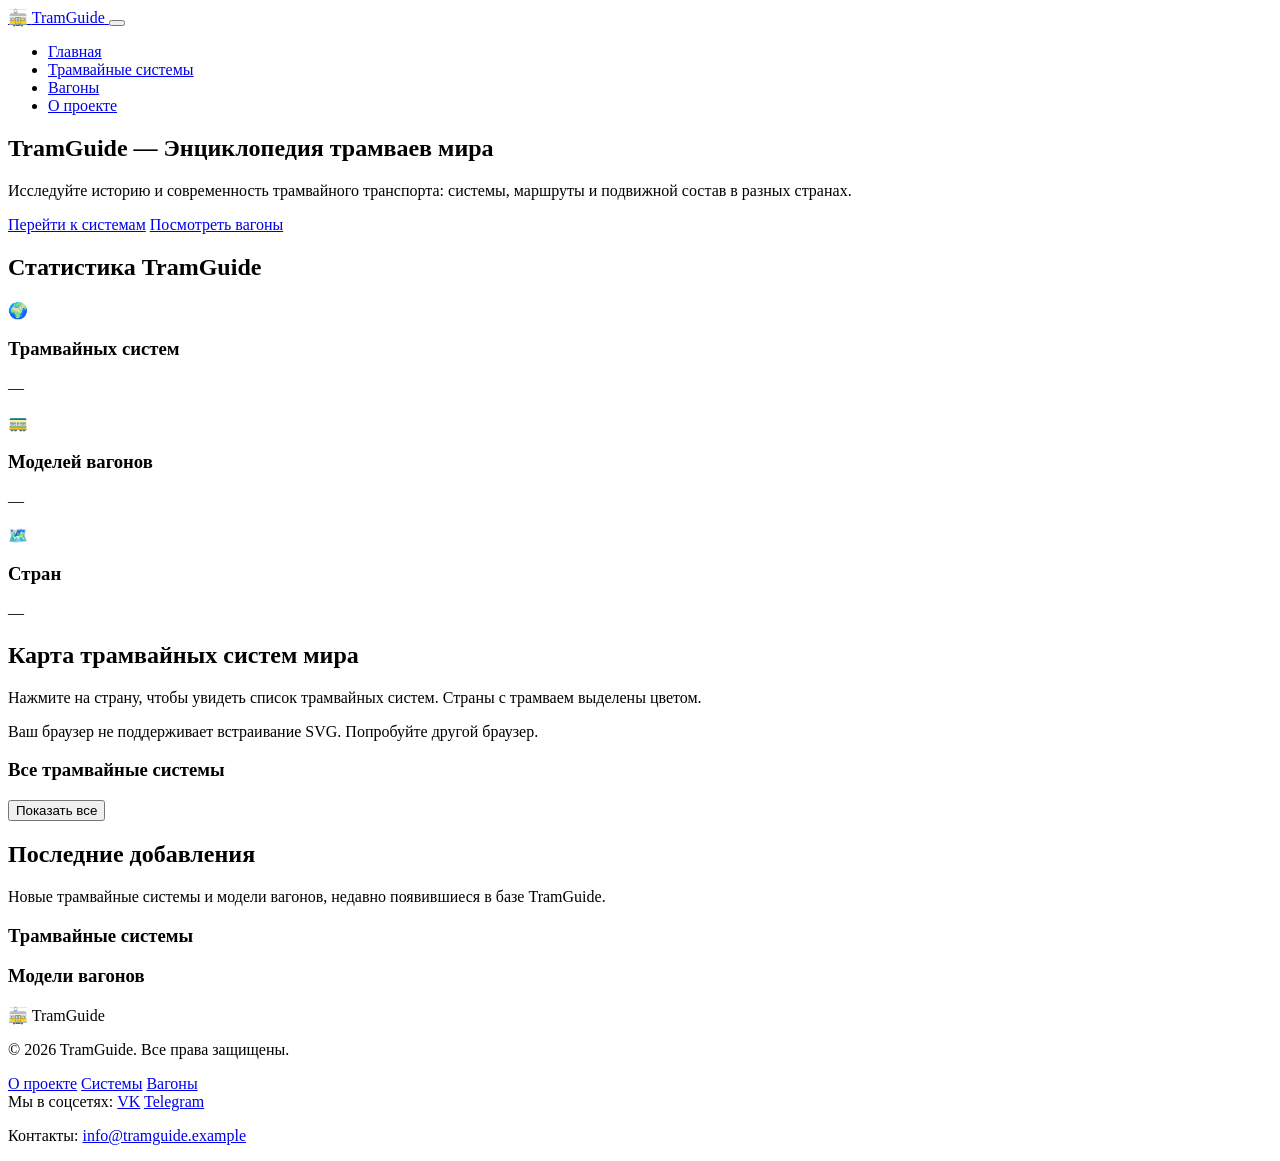
==== index.html @ a8fe5e3e "Create index.html" ====
<!DOCTYPE html>
<html lang="ru">
<head>
  <meta charset="UTF-8">
  <title>TramGuide — Энциклопедия трамваев мира</title>
  <meta name="viewport" content="width=device-width, initial-scale=1">
  <meta name="description" content="TramGuide — русскоязычная энциклопедия трамвайных систем мира и подвижного состава. История, характеристики, карты и подвижной состав.">
  <meta name="keywords" content="трамвай, трамваи, трамвайные системы, подвижной состав, городской транспорт, энциклопедия">
  <meta name="author" content="TramGuide">
  <meta name="copyright" content="TramGuide 2026">

  <!-- Open Graph -->
  <meta property="og:type" content="website">
  <meta property="og:title" content="TramGuide — Энциклопедия трамваев мира">
  <meta property="og:description" content="Исследуйте историю и современность трамвайного транспорта по всему миру.">
  <meta property="og:url" content="https://example.com/tramguide">
  <meta property="og:locale" content="ru_RU">

  <!-- Fonts -->
  <link rel="preconnect" href="https://fonts.googleapis.com">
  <link rel="preconnect" href="https://fonts.gstatic.com" crossorigin>
  <link href="https://fonts.googleapis.com/css2?family=Montserrat:wght@600;700&family=Open+Sans:wght@400;600&display=swap" rel="stylesheet">

  <link rel="stylesheet" href="css/style.css">
</head>
<body data-page="home">
  <header class="site-header">
    <div class="container header-inner">
      <a href="index.html" class="logo" aria-label="На главную TramGuide">
        <span class="logo-icon">🚋</span>
        <span class="logo-text">TramGuide</span>
      </a>

      <button class="nav-toggle" type="button" aria-label="Переключить меню" aria-expanded="false" aria-controls="main-nav">
        <span class="nav-toggle-line"></span>
        <span class="nav-toggle-line"></span>
        <span class="nav-toggle-line"></span>
      </button>

      <nav id="main-nav" class="main-nav" aria-label="Основная навигация">
        <ul class="nav-list">
          <li><a href="index.html" class="nav-link nav-link--active">Главная</a></li>
          <li><a href="systems.html" class="nav-link">Трамвайные системы</a></li>
          <li><a href="vehicles.html" class="nav-link">Вагоны</a></li>
          <li><a href="about.html" class="nav-link">О проекте</a></li>
        </ul>
      </nav>
    </div>
  </header>

  <main class="site-main">
    <!-- Hero / Banner -->
    <section class="hero">
      <div class="container hero-inner">
        <div class="hero-text">
          <h1 class="hero-title">TramGuide — Энциклопедия трамваев мира</h1>
          <p class="hero-subtitle">
            Исследуйте историю и современность трамвайного транспорта:
            системы, маршруты и подвижной состав в разных странах.
          </p>
          <div class="hero-actions">
            <a href="systems.html" class="btn btn-primary">Перейти к системам</a>
            <a href="vehicles.html" class="btn btn-outline">Посмотреть вагоны</a>
          </div>
        </div>
        <div class="hero-illustration" aria-hidden="true">
          <div class="hero-tram">
            <div class="hero-tram-body"></div>
            <div class="hero-tram-window"></div>
            <div class="hero-tram-window"></div>
            <div class="hero-tram-window"></div>
            <div class="hero-tram-front"></div>
          </div>
        </div>
      </div>
    </section>

    <!-- Stats -->
    <section class="section section-stats">
      <div class="container">
        <h2 class="section-title">Статистика TramGuide</h2>
        <div class="stats-grid" aria-label="Статистика проекта">
          <article class="stat-card">
            <div class="stat-icon" aria-hidden="true">🌍</div>
            <h3 class="stat-title">Трамвайных систем</h3>
            <p class="stat-value" id="stat-systems">—</p>
          </article>
          <article class="stat-card">
            <div class="stat-icon" aria-hidden="true">🚃</div>
            <h3 class="stat-title">Моделей вагонов</h3>
            <p class="stat-value" id="stat-vehicles">—</p>
          </article>
          <article class="stat-card">
            <div class="stat-icon" aria-hidden="true">🗺️</div>
            <h3 class="stat-title">Стран</h3>
            <p class="stat-value" id="stat-countries">—</p>
          </article>
        </div>
      </div>
    </section>

    <!-- Map + systems list -->
    <section class="section section-map">
      <div class="container">
        <header class="section-header">
          <h2 class="section-title">Карта трамвайных систем мира</h2>
          <p class="section-description">
            Нажмите на страну, чтобы увидеть список трамвайных систем. Страны с трамваем выделены цветом.
          </p>
        </header>

        <div class="map-layout">
          <div class="map-wrapper" aria-label="Карта мира с трамвайными системами">
            <!-- SVG карта как отдельный файл -->
            <object
              id="world-map"
              class="world-map-object"
              type="image/svg+xml"
              data="assets/world-map.svg"
              aria-label="Интерактивная карта мира">
              Ваш браузер не поддерживает встраивание SVG. Попробуйте другой браузер.
            </object>
            <p class="map-message" id="map-message" role="status" aria-live="polite"></p>
          </div>

          <div class="map-systems">
            <div class="map-systems-header">
              <h3 id="map-systems-title">Все трамвайные системы</h3>
              <button id="map-reset" class="btn btn-sm btn-secondary" type="button">
                Показать все
              </button>
            </div>
            <p class="map-systems-count" id="map-systems-count"></p>
            <ul class="map-systems-list" id="map-systems-list" aria-live="polite" aria-label="Список трамвайных систем"></ul>
          </div>
        </div>
      </div>
    </section>

    <!-- Latest additions -->
    <section class="section section-latest">
      <div class="container">
        <header class="section-header">
          <h2 class="section-title">Последние добавления</h2>
          <p class="section-description">
            Новые трамвайные системы и модели вагонов, недавно появившиеся в базе TramGuide.
          </p>
        </header>

        <div class="latest-layout">
          <section aria-labelledby="latest-systems-title">
            <h3 id="latest-systems-title" class="subsection-title">Трамвайные системы</h3>
            <div class="card-grid" id="latest-systems">
              <!-- Заполняется JavaScript -->
            </div>
          </section>

          <section aria-labelledby="latest-vehicles-title">
            <h3 id="latest-vehicles-title" class="subsection-title">Модели вагонов</h3>
            <div class="card-grid" id="latest-vehicles">
              <!-- Заполняется JavaScript -->
            </div>
          </section>
        </div>
      </div>
    </section>
  </main>

  <footer class="site-footer">
    <div class="container footer-inner">
      <div class="footer-main">
        <p class="footer-brand">
          <span class="logo-icon">🚋</span>
          <span class="logo-text">TramGuide</span>
        </p>
        <p class="footer-copy">
          © <span class="js-current-year">2026</span> TramGuide. Все права защищены.
        </p>
      </div>
      <div class="footer-links">
        <nav aria-label="Ссылки подвала">
          <a href="about.html" class="footer-link">О проекте</a>
          <a href="systems.html" class="footer-link">Системы</a>
          <a href="vehicles.html" class="footer-link">Вагоны</a>
        </nav>
        <div class="footer-social">
          <span class="footer-social-label">Мы в соцсетях:</span>
          <a href="#" class="footer-link" aria-label="Социальная сеть 1 (заглушка)">VK</a>
          <a href="#" class="footer-link" aria-label="Социальная сеть 2 (заглушка)">Telegram</a>
        </div>
        <p class="footer-contact">
          Контакты: <a href="mailto:info@tramguide.example" class="footer-link">info@tramguide.example</a>
        </p>
      </div>
    </div>
  </footer>

  <!-- Скрипты -->
  <script src="js/map.js" defer></script>
  <script src="js/filters.js" defer></script>
  <script src="js/main.js" defer></script>
</body>
</html>
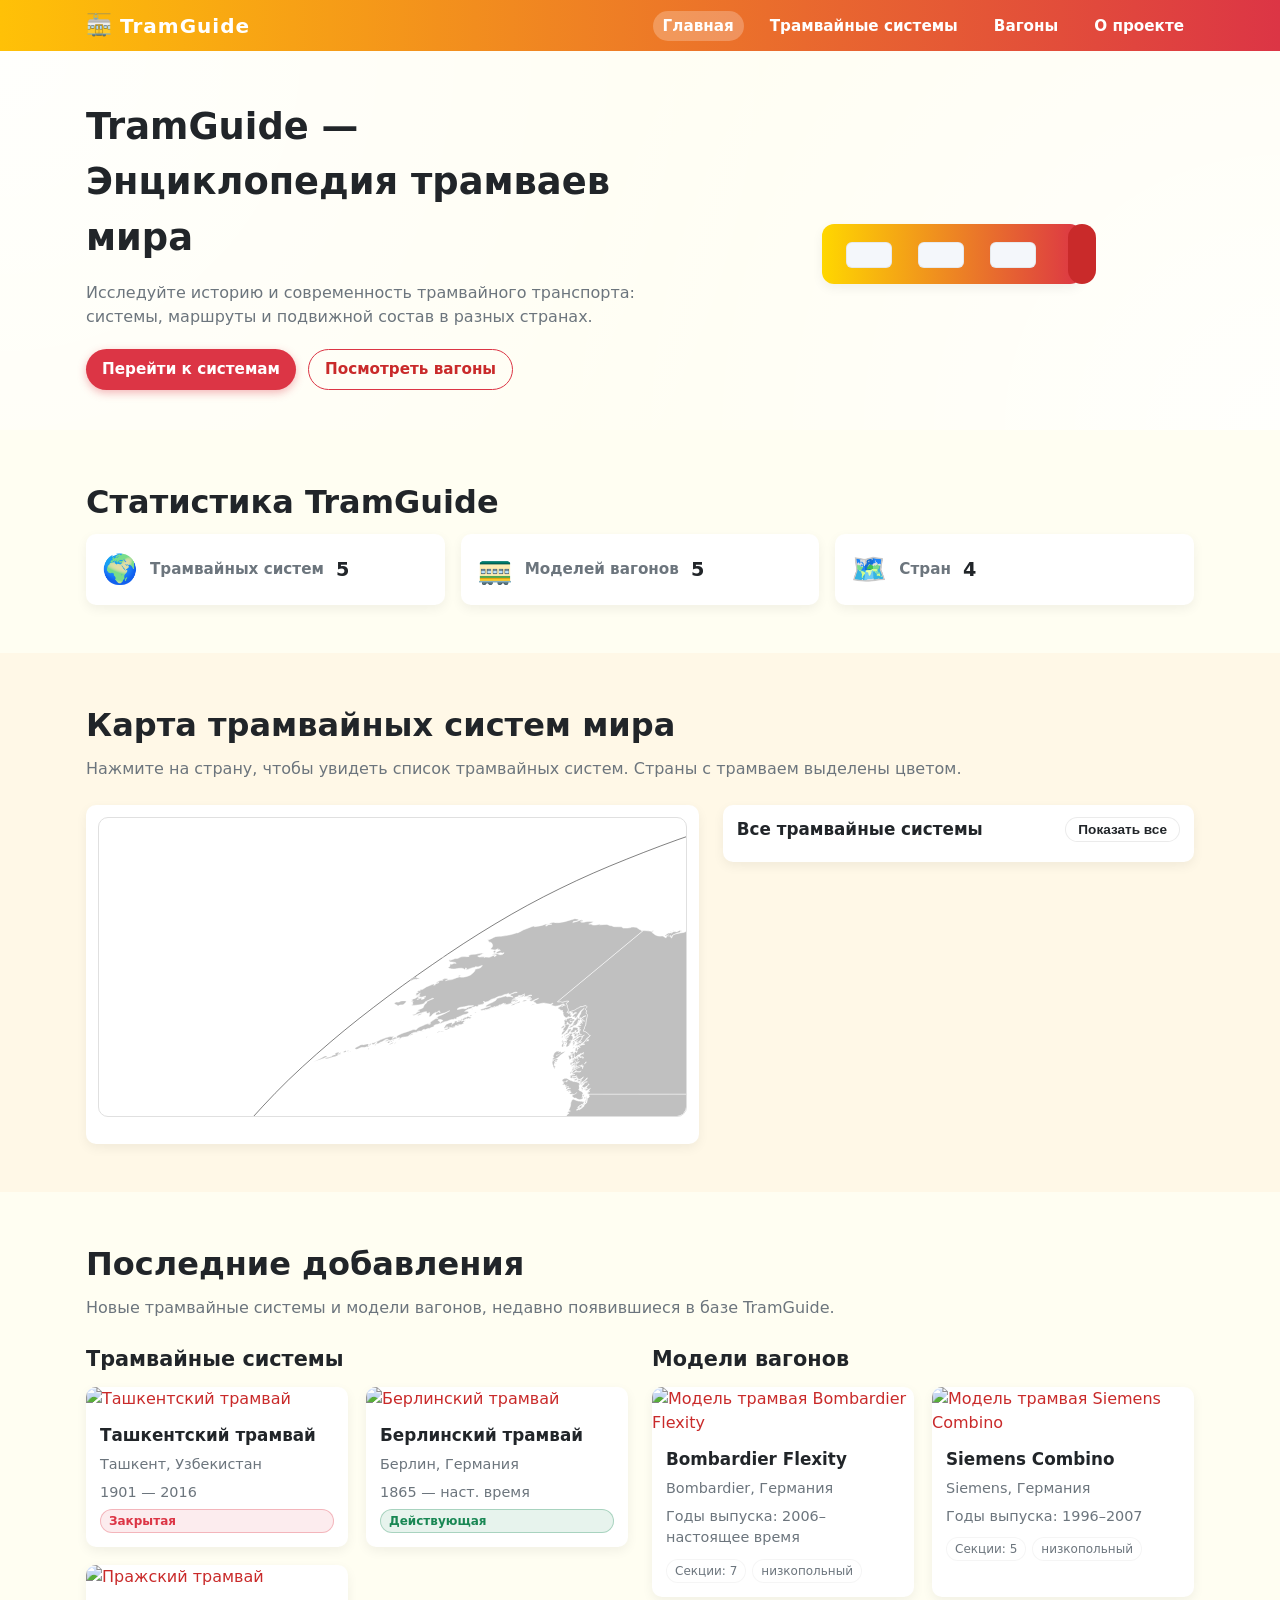
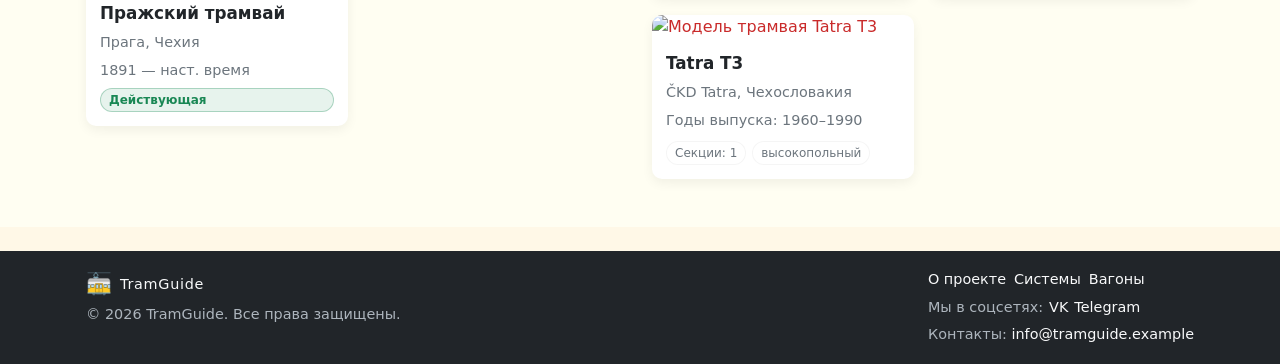
==== commit 71278cb4: "Update index.html" ====
--- a/index.html
+++ b/index.html
@@ -196,6 +196,9 @@
   </footer>
 
   <!-- Скрипты -->
+  <!-- Библиотека для панорамирования и зума SVG -->
+  <script src="https://cdn.jsdelivr.net/npm/svg-pan-zoom@3.6.1/dist/svg-pan-zoom.min.js" defer></script>
+
   <script src="js/map.js" defer></script>
   <script src="js/filters.js" defer></script>
   <script src="js/main.js" defer></script>
--- a/css/style.css
+++ b/css/style.css
@@ -0,0 +1,1131 @@
+/* Основные переменные и базовые стили */
+
+:root {
+  --color-bg-main: #FFF8E7;
+  --color-bg-alt: #FFFEF2;
+  --color-yellow: #FFC107;
+  --color-yellow-strong: #FFD700;
+  --color-red: #DC3545;
+  --color-red-dark: #C92A2A;
+  --color-text: #212529;
+  --color-muted: #6c757d;
+  --color-border: #e0e0e0;
+  --color-card-bg: #ffffff;
+  --color-success: #198754;
+  --color-danger: #dc3545;
+  --shadow-soft: 0 4px 12px rgba(0, 0, 0, 0.06);
+  --radius-sm: 6px;
+  --radius-md: 10px;
+  --radius-lg: 16px;
+  --transition-fast: 0.15s ease-in-out;
+  --transition-normal: 0.2s ease-out;
+}
+
+/* Сброс и базовая типографика */
+
+*,
+*::before,
+*::after {
+  box-sizing: border-box;
+}
+
+html {
+  scroll-behavior: smooth;
+}
+
+body {
+  margin: 0;
+  min-height: 100vh;
+  font-family: "Open Sans", system-ui, -apple-system, BlinkMacSystemFont, "Segoe UI", sans-serif;
+  color: var(--color-text);
+  background: var(--color-bg-main);
+  line-height: 1.5;
+}
+
+img {
+  max-width: 100%;
+  height: auto;
+  display: block;
+}
+
+a {
+  color: var(--color-red-dark);
+  text-decoration: none;
+}
+
+a:hover {
+  text-decoration: underline;
+}
+
+h1, h2, h3, h4 {
+  font-family: "Montserrat", system-ui, -apple-system, BlinkMacSystemFont, "Segoe UI", sans-serif;
+  margin-top: 0;
+  color: var(--color-text);
+}
+
+/* Контейнеры и сетка */
+
+.container {
+  max-width: 1140px;
+  margin: 0 auto;
+  padding: 0 16px;
+}
+
+.container-narrow {
+  max-width: 800px;
+}
+
+.section {
+  padding: 48px 0;
+}
+
+.section-header {
+  margin-bottom: 24px;
+}
+
+.section-title {
+  font-size: 2rem;
+  margin-bottom: 8px;
+}
+
+.section-description {
+  color: var(--color-muted);
+  margin: 0;
+}
+
+.subsection-title {
+  font-size: 1.3rem;
+  margin-bottom: 12px;
+}
+
+/* Шапка и навигация */
+
+.site-header {
+  background: linear-gradient(90deg, var(--color-yellow) 0%, var(--color-red) 100%);
+  color: #fff;
+  position: sticky;
+  top: 0;
+  z-index: 50;
+}
+
+.header-inner {
+  display: flex;
+  align-items: center;
+  justify-content: space-between;
+  padding: 10px 16px;
+}
+
+.logo {
+  display: flex;
+  align-items: center;
+  gap: 8px;
+  font-weight: 700;
+  font-size: 1.25rem;
+  color: #fff;
+  text-decoration: none;
+}
+
+.logo-text {
+  letter-spacing: 0.05em;
+}
+
+.logo-icon {
+  font-size: 1.3rem;
+}
+
+/* Навигация */
+
+.main-nav {
+  display: flex;
+}
+
+.nav-list {
+  display: flex;
+  align-items: center;
+  gap: 16px;
+  list-style: none;
+  margin: 0;
+  padding: 0;
+}
+
+.nav-link {
+  color: #fff;
+  text-decoration: none;
+  font-weight: 600;
+  font-size: 0.95rem;
+  padding: 6px 10px;
+  border-radius: 999px;
+  transition: background-color var(--transition-fast), color var(--transition-fast);
+}
+
+.nav-link:hover {
+  background-color: rgba(255, 255, 255, 0.18);
+}
+
+.nav-link--active {
+  background-color: rgba(255, 255, 255, 0.24);
+}
+
+/* Кнопка-бургер */
+
+.nav-toggle {
+  display: none;
+  flex-direction: column;
+  gap: 4px;
+  background: transparent;
+  border: none;
+  padding: 6px;
+  cursor: pointer;
+}
+
+.nav-toggle-line {
+  width: 22px;
+  height: 2px;
+  background-color: #fff;
+  border-radius: 999px;
+}
+
+/* Hero секция */
+
+.hero {
+  background: radial-gradient(circle at top left, rgba(255, 255, 255, 0.8), transparent 60%),
+              radial-gradient(circle at bottom right, rgba(255, 255, 255, 0.8), transparent 55%),
+              var(--color-bg-alt);
+  padding: 48px 0 40px;
+}
+
+.hero-inner {
+  display: flex;
+  align-items: center;
+  gap: 32px;
+}
+
+.hero-text {
+  flex: 1 1 55%;
+}
+
+.hero-title {
+  font-size: 2.3rem;
+  margin-bottom: 12px;
+}
+
+.hero-subtitle {
+  font-size: 1rem;
+  color: var(--color-muted);
+  margin-bottom: 20px;
+}
+
+.hero-actions {
+  display: flex;
+  flex-wrap: wrap;
+  gap: 12px;
+}
+
+.hero-illustration {
+  flex: 1 1 45%;
+  display: flex;
+  justify-content: center;
+}
+
+/* Простая иллюстрация трамвая */
+
+.hero-tram {
+  position: relative;
+  width: 260px;
+  height: 120px;
+  background: transparent;
+}
+
+.hero-tram-body {
+  position: absolute;
+  bottom: 20px;
+  left: 0;
+  right: 0;
+  height: 60px;
+  border-radius: 12px;
+  background: linear-gradient(90deg, var(--color-yellow-strong), var(--color-red));
+  box-shadow: var(--shadow-soft);
+}
+
+.hero-tram-window {
+  position: absolute;
+  bottom: 36px;
+  width: 46px;
+  height: 26px;
+  border-radius: 6px;
+  background: #f4f7fb;
+  box-shadow: inset 0 0 0 1px rgba(0, 0, 0, 0.06);
+}
+
+.hero-tram-window:nth-child(2) {
+  left: 24px;
+}
+.hero-tram-window:nth-child(3) {
+  left: 96px;
+}
+.hero-tram-window:nth-child(4) {
+  left: 168px;
+}
+
+.hero-tram-front {
+  position: absolute;
+  bottom: 20px;
+  right: -14px;
+  width: 28px;
+  height: 60px;
+  border-radius: 16px;
+  background: var(--color-red-dark);
+}
+
+/* Кнопки */
+
+.btn {
+  display: inline-flex;
+  align-items: center;
+  justify-content: center;
+  gap: 6px;
+  border-radius: 999px;
+  border: none;
+  cursor: pointer;
+  font-size: 0.95rem;
+  font-weight: 600;
+  text-decoration: none;
+  padding: 8px 16px;
+  transition: background-color var(--transition-fast), color var(--transition-fast), box-shadow var(--transition-fast), border-color var(--transition-fast);
+}
+
+.btn-primary {
+  background-color: var(--color-red);
+  color: #fff;
+  box-shadow: 0 3px 8px rgba(220, 53, 69, 0.35);
+}
+
+.btn-primary:hover {
+  background-color: var(--color-red-dark);
+  text-decoration: none;
+}
+
+.btn-secondary {
+  background-color: #fff;
+  color: var(--color-text);
+  border: 1px solid rgba(0, 0, 0, 0.08);
+}
+
+.btn-secondary:hover {
+  background-color: #f8f9fa;
+  text-decoration: none;
+}
+
+.btn-outline {
+  background-color: transparent;
+  border: 1px solid var(--color-red);
+  color: var(--color-red-dark);
+}
+
+.btn-outline:hover {
+  background-color: rgba(220, 53, 69, 0.06);
+  text-decoration: none;
+}
+
+.btn-sm {
+  padding: 4px 12px;
+  font-size: 0.85rem;
+}
+
+/* Карточки и сетка */
+
+.card-grid {
+  display: grid;
+  grid-template-columns: repeat(auto-fit, minmax(240px, 1fr));
+  gap: 18px;
+}
+
+.card {
+  background-color: var(--color-card-bg);
+  border-radius: var(--radius-md);
+  box-shadow: var(--shadow-soft);
+  overflow: hidden;
+  display: flex;
+  flex-direction: column;
+  transition: transform var(--transition-normal), box-shadow var(--transition-normal);
+}
+
+.card:hover {
+  transform: translateY(-3px);
+  box-shadow: 0 10px 26px rgba(0, 0, 0, 0.12);
+}
+
+.card-image-wrapper {
+  position: relative;
+  display: block;
+  overflow: hidden;
+  max-height: 180px;
+}
+
+.card-image-wrapper img {
+  width: 100%;
+  height: 100%;
+  object-fit: cover;
+  transition: transform var(--transition-normal);
+}
+
+.card:hover .card-image-wrapper img {
+  transform: scale(1.03);
+}
+
+.card-body {
+  padding: 12px 14px 14px;
+  display: flex;
+  flex-direction: column;
+  gap: 6px;
+}
+
+.card-title {
+  font-size: 1.05rem;
+  margin: 0;
+}
+
+.card-title a {
+  color: var(--color-text);
+}
+
+.card-meta {
+  margin: 0;
+  font-size: 0.9rem;
+  color: var(--color-muted);
+}
+
+.card-tags {
+  display: flex;
+  flex-wrap: wrap;
+  gap: 6px;
+  margin-top: 4px;
+}
+
+/* Бейджи и теги */
+
+.badge {
+  display: inline-flex;
+  align-items: center;
+  padding: 2px 8px;
+  border-radius: 999px;
+  font-size: 0.75rem;
+  font-weight: 600;
+  border: 1px solid transparent;
+}
+
+.badge-status--active {
+  background-color: rgba(25, 135, 84, 0.1);
+  border-color: rgba(25, 135, 84, 0.3);
+  color: var(--color-success);
+}
+
+.badge-status--closed {
+  background-color: rgba(220, 53, 69, 0.09);
+  border-color: rgba(220, 53, 69, 0.3);
+  color: var(--color-danger);
+}
+
+.tag {
+  font-size: 0.75rem;
+  border-radius: 999px;
+  padding: 2px 8px;
+  border: 1px solid rgba(0, 0, 0, 0.04);
+  background-color: rgba(255, 255, 255, 0.9);
+  color: var(--color-muted);
+}
+
+/* Статистика */
+
+.section-stats {
+  background-color: var(--color-bg-alt);
+}
+
+.stats-grid {
+  display: grid;
+  grid-template-columns: repeat(auto-fit, minmax(190px, 1fr));
+  gap: 16px;
+}
+
+.stat-card {
+  background-color: #fff;
+  border-radius: var(--radius-md);
+  box-shadow: var(--shadow-soft);
+  padding: 14px 16px;
+  display: flex;
+  align-items: center;
+  gap: 12px;
+}
+
+.stat-icon {
+  font-size: 1.8rem;
+}
+
+.stat-title {
+  font-size: 0.95rem;
+  margin: 0;
+  color: var(--color-muted);
+}
+
+.stat-value {
+  margin: 3px 0 0;
+  font-weight: 700;
+  font-size: 1.2rem;
+}
+
+/* Карта и список систем */
+
+.section-map {
+  background-color: var(--color-bg-main);
+}
+
+.map-layout {
+  display: grid;
+  grid-template-columns: minmax(0, 1.3fr) minmax(0, 1fr);
+  gap: 24px;
+  align-items: flex-start;
+}
+
+.map-wrapper {
+  background-color: #fff;
+  border-radius: var(--radius-md);
+  box-shadow: var(--shadow-soft);
+  padding: 12px;
+}
+
+.world-map-object {
+  width: 100%;
+  height: auto;
+  min-height: 260px;
+  border-radius: var(--radius-md);
+  overflow: hidden;
+  border: 1px solid var(--color-border);
+}
+
+.map-message {
+  font-size: 0.85rem;
+  color: var(--color-muted);
+  margin: 8px 4px 0;
+}
+
+.map-systems {
+  background-color: #fff;
+  border-radius: var(--radius-md);
+  box-shadow: var(--shadow-soft);
+  padding: 12px 14px;
+}
+
+.map-systems-header {
+  display: flex;
+  justify-content: space-between;
+  align-items: center;
+  gap: 8px;
+  margin-bottom: 6px;
+}
+
+.map-systems-header h3 {
+  font-size: 1.05rem;
+  margin: 0;
+}
+
+.map-systems-count {
+  margin: 0 0 8px;
+  font-size: 0.9rem;
+  color: var(--color-muted);
+}
+
+.map-systems-list {
+  list-style: none;
+  margin: 0;
+  padding: 0;
+  max-height: 380px;
+  overflow: auto;
+  font-size: 0.92rem;
+}
+
+.map-systems-list li {
+  padding: 4px 0;
+  border-bottom: 1px solid rgba(0, 0, 0, 0.03);
+}
+
+.map-systems-list a {
+  color: var(--color-text);
+  text-decoration: none;
+}
+
+.map-systems-list a:hover {
+  text-decoration: underline;
+}
+
+/* Последние добавления */
+
+.section-latest {
+  background-color: var(--color-bg-alt);
+}
+
+.latest-layout {
+  display: grid;
+  grid-template-columns: minmax(0, 1fr) minmax(0, 1fr);
+  gap: 24px;
+}
+
+/* Макет с сайдбаром (фильтры + результаты) */
+
+.layout-with-sidebar {
+  display: grid;
+  grid-template-columns: 280px minmax(0, 1fr);
+  gap: 24px;
+  align-items: flex-start;
+}
+
+/* Фильтры */
+
+.filters {
+  background-color: #fff;
+  border-radius: var(--radius-md);
+  box-shadow: var(--shadow-soft);
+  padding: 10px 12px 12px;
+}
+
+.filters-toggle {
+  display: none;
+  width: 100%;
+  justify-content: space-between;
+  align-items: center;
+  border-radius: var(--radius-sm);
+  border: 1px solid var(--color-border);
+  background-color: #fff;
+  padding: 6px 10px;
+  font-size: 0.9rem;
+  font-weight: 600;
+  cursor: pointer;
+}
+
+.filters-content {
+  margin-top: 4px;
+}
+
+.filters-group {
+  margin-bottom: 10px;
+}
+
+.filters-label {
+  display: block;
+  font-size: 0.9rem;
+  font-weight: 600;
+  margin-bottom: 4px;
+}
+
+.filters-control {
+  width: 100%;
+  padding: 6px 8px;
+  border-radius: var(--radius-sm);
+  border: 1px solid var(--color-border);
+  font-size: 0.9rem;
+}
+
+.filters-control:focus {
+  outline: 2px solid rgba(220, 53, 69, 0.35);
+  outline-offset: 1px;
+}
+
+.filters-hint {
+  font-size: 0.75rem;
+  color: var(--color-muted);
+  margin: 4px 0 0;
+}
+
+.checkbox-label {
+  display: flex;
+  align-items: center;
+  gap: 6px;
+  font-size: 0.9rem;
+  cursor: pointer;
+}
+
+.checkbox-label input[type="checkbox"] {
+  width: 14px;
+  height: 14px;
+}
+
+.filters-multicol {
+  display: grid;
+  grid-template-columns: repeat(2, minmax(0, 1fr));
+  gap: 4px 12px;
+}
+
+.filters-actions {
+  margin-top: 8px;
+  display: flex;
+  justify-content: flex-start;
+}
+
+/* Результаты и счётчики */
+
+.results-header {
+  display: flex;
+  justify-content: space-between;
+  align-items: center;
+  margin-bottom: 10px;
+}
+
+.results-count {
+  margin: 0;
+  font-size: 0.92rem;
+  color: var(--color-muted);
+}
+
+.results-empty {
+  margin-top: 16px;
+  font-size: 0.95rem;
+  color: var(--color-muted);
+}
+
+.hidden {
+  display: none !important;
+}
+
+/* Страницы деталей систем и вагонов */
+
+.system-detail,
+.vehicle-detail {
+  background-color: #fff;
+  border-radius: var(--radius-lg);
+  box-shadow: var(--shadow-soft);
+  padding: 16px 16px 18px;
+}
+
+.system-header,
+.vehicle-header {
+  margin-bottom: 12px;
+}
+
+.system-title,
+.vehicle-title {
+  font-size: 1.7rem;
+  margin-bottom: 4px;
+}
+
+.system-subtitle,
+.vehicle-subtitle {
+  color: var(--color-muted);
+  font-size: 0.95rem;
+  margin: 0;
+}
+
+.system-layout,
+.vehicle-layout {
+  display: grid;
+  grid-template-columns: minmax(0, 0.85fr) minmax(0, 1.4fr);
+  gap: 18px;
+  margin-top: 10px;
+}
+
+.system-sidebar {
+  background-color: var(--color-bg-alt);
+  border-radius: var(--radius-md);
+  padding: 10px 12px;
+}
+
+.system-cover-wrapper {
+  border-radius: var(--radius-md);
+  overflow: hidden;
+  margin-bottom: 10px;
+}
+
+.sidebar-title {
+  font-size: 1.05rem;
+  margin-bottom: 8px;
+}
+
+.details-list {
+  margin: 0;
+}
+
+.details-row {
+  display: flex;
+  justify-content: space-between;
+  gap: 6px;
+  font-size: 0.9rem;
+  padding: 4px 0;
+  border-bottom: 1px solid rgba(0, 0, 0, 0.03);
+}
+
+.details-row:last-child {
+  border-bottom: none;
+}
+
+.details-row dt {
+  font-weight: 600;
+  color: var(--color-muted);
+}
+
+.details-row dd {
+  margin: 0;
+  text-align: right;
+}
+
+.details-grid {
+  display: grid;
+  grid-template-columns: repeat(2, minmax(0, 1fr));
+  gap: 10px 18px;
+}
+
+/* Табы */
+
+.tabs {
+  display: inline-flex;
+  flex-wrap: wrap;
+  gap: 6px;
+  margin-bottom: 10px;
+}
+
+.tab-btn {
+  border-radius: 999px;
+  border: 1px solid rgba(0, 0, 0, 0.06);
+  background-color: #fff;
+  padding: 5px 12px;
+  font-size: 0.9rem;
+  cursor: pointer;
+  transition: background-color var(--transition-fast), color var(--transition-fast), border-color var(--transition-fast);
+}
+
+.tab-btn[aria-selected="true"] {
+  background-color: var(--color-red);
+  border-color: var(--color-red);
+  color: #fff;
+}
+
+.tab-btn:hover {
+  border-color: rgba(220, 53, 69, 0.5);
+}
+
+.tab-content {
+  display: none;
+  margin-top: 8px;
+  animation: fadeIn 0.2s ease-out;
+}
+
+.tab-content.is-active {
+  display: block;
+}
+
+/* Анимация появления табов */
+
+@keyframes fadeIn {
+  from {
+    opacity: 0;
+    transform: translateY(2px);
+  }
+  to {
+    opacity: 1;
+    transform: translateY(0);
+  }
+}
+
+/* Галереи */
+
+.scheme-wrapper img {
+  border-radius: var(--radius-md);
+  border: 1px solid var(--color-border);
+}
+
+.rich-text p {
+  margin: 0 0 10px;
+}
+
+.rich-text ul {
+  margin: 0 0 10px 20px;
+}
+
+.gallery-grid {
+  display: grid;
+  grid-template-columns: repeat(auto-fit, minmax(140px, 1fr));
+  gap: 8px;
+}
+
+.gallery-grid a {
+  display: block;
+  border-radius: var(--radius-sm);
+  overflow: hidden;
+  border: 1px solid var(--color-border);
+}
+
+.gallery-grid img {
+  width: 100%;
+  height: 120px;
+  object-fit: cover;
+}
+
+/* Галерея вагона */
+
+.vehicle-gallery {
+  background-color: var(--color-bg-alt);
+  border-radius: var(--radius-md);
+  padding: 10px 12px;
+}
+
+.vehicle-gallery-main {
+  display: flex;
+  flex-direction: column;
+  gap: 6px;
+  margin-bottom: 8px;
+}
+
+.vehicle-main-link {
+  border-radius: var(--radius-md);
+  overflow: hidden;
+  border: 1px solid var(--color-border);
+  display: block;
+}
+
+.vehicle-main-link img {
+  width: 100%;
+  max-height: 260px;
+  object-fit: cover;
+}
+
+.vehicle-fullscreen-btn {
+  align-self: flex-start;
+}
+
+.vehicle-gallery-thumbs {
+  display: flex;
+  flex-wrap: wrap;
+  gap: 6px;
+}
+
+.vehicle-gallery-thumbs a {
+  display: block;
+  width: 80px;
+  height: 60px;
+  border-radius: var(--radius-sm);
+  overflow: hidden;
+  border: 2px solid transparent;
+}
+
+.vehicle-gallery-thumbs a.is-active {
+  border-color: var(--color-red);
+}
+
+.vehicle-gallery-thumbs img {
+  width: 100%;
+  height: 100%;
+  object-fit: cover;
+}
+
+/* Где эксплуатируется */
+
+.operations-list {
+  list-style: none;
+  margin: 6px 0 0;
+  padding: 0;
+}
+
+.operations-list li {
+  padding: 3px 0;
+}
+
+.operations-list a {
+  color: var(--color-text);
+}
+
+/* Сообщения */
+
+.message {
+  margin-top: 10px;
+  font-size: 0.95rem;
+}
+
+.message-error {
+  color: var(--color-danger);
+}
+
+/* Кнопки "назад" */
+
+.btn-back {
+  margin-bottom: 12px;
+  font-size: 0.9rem;
+}
+
+/* Подвал */
+
+.site-footer {
+  background-color: #212529;
+  color: #f8f9fa;
+  padding: 18px 0;
+  margin-top: 24px;
+}
+
+.footer-inner {
+  display: flex;
+  justify-content: space-between;
+  align-items: flex-start;
+  gap: 16px;
+  font-size: 0.9rem;
+}
+
+.footer-main {
+  display: flex;
+  flex-direction: column;
+  gap: 4px;
+}
+
+.footer-brand {
+  display: flex;
+  align-items: center;
+  gap: 8px;
+  margin: 0;
+}
+
+.footer-copy {
+  margin: 0;
+  color: #adb5bd;
+}
+
+.footer-links nav {
+  display: flex;
+  flex-wrap: wrap;
+  gap: 8px;
+}
+
+.footer-link {
+  color: #f8f9fa;
+  text-decoration: none;
+  font-size: 0.9rem;
+}
+
+.footer-link:hover {
+  text-decoration: underline;
+}
+
+.footer-social {
+  margin-top: 6px;
+  display: flex;
+  flex-wrap: wrap;
+  align-items: center;
+  gap: 6px;
+}
+
+.footer-social-label {
+  color: #adb5bd;
+}
+
+.footer-contact {
+  margin: 6px 0 0;
+  color: #adb5bd;
+}
+
+/* Адаптивность */
+
+@media (max-width: 1024px) {
+  .hero-inner {
+    flex-direction: column;
+  }
+
+  .layout-with-sidebar {
+    grid-template-columns: minmax(0, 1fr);
+  }
+
+  .system-layout,
+  .vehicle-layout {
+    grid-template-columns: minmax(0, 1fr);
+  }
+
+  .map-layout {
+    grid-template-columns: minmax(0, 1fr);
+  }
+
+  .latest-layout {
+    grid-template-columns: minmax(0, 1fr);
+  }
+}
+
+@media (max-width: 768px) {
+  .header-inner {
+    padding-inline: 12px;
+  }
+
+  .nav-toggle {
+    display: flex;
+  }
+
+  .main-nav {
+    position: absolute;
+    inset-inline: 0;
+    top: 100%;
+    background: linear-gradient(90deg, var(--color-yellow) 0%, var(--color-red) 100%);
+    display: none;
+  }
+
+  .main-nav.is-open {
+    display: block;
+  }
+
+  .nav-list {
+    flex-direction: column;
+    align-items: flex-start;
+    padding: 8px 16px 12px;
+  }
+
+  .hero {
+    padding: 32px 0 24px;
+  }
+
+  .hero-title {
+    font-size: 1.7rem;
+  }
+
+  .hero-illustration {
+    display: none;
+  }
+
+  .section {
+    padding: 36px 0;
+  }
+
+  .filters-toggle {
+    display: inline-flex;
+  }
+
+  .filters-content {
+    display: none;
+  }
+
+  .filters.is-open .filters-content {
+    display: block;
+  }
+
+  .details-row {
+    flex-direction: column;
+    align-items: flex-start;
+  }
+
+  .details-row dd {
+    text-align: left;
+  }
+
+  .details-grid {
+    grid-template-columns: minmax(0, 1fr);
+  }
+
+  .footer-inner {
+    flex-direction: column;
+  }
+}
+
+/* Очень маленькие экраны */
+
+@media (max-width: 480px) {
+  .card-grid {
+    grid-template-columns: minmax(0, 1fr);
+  }
+
+  .stats-grid {
+    grid-template-columns: minmax(0, 1fr);
+  }
+
+  .map-systems-list {
+    max-height: 280px;
+  }
+}
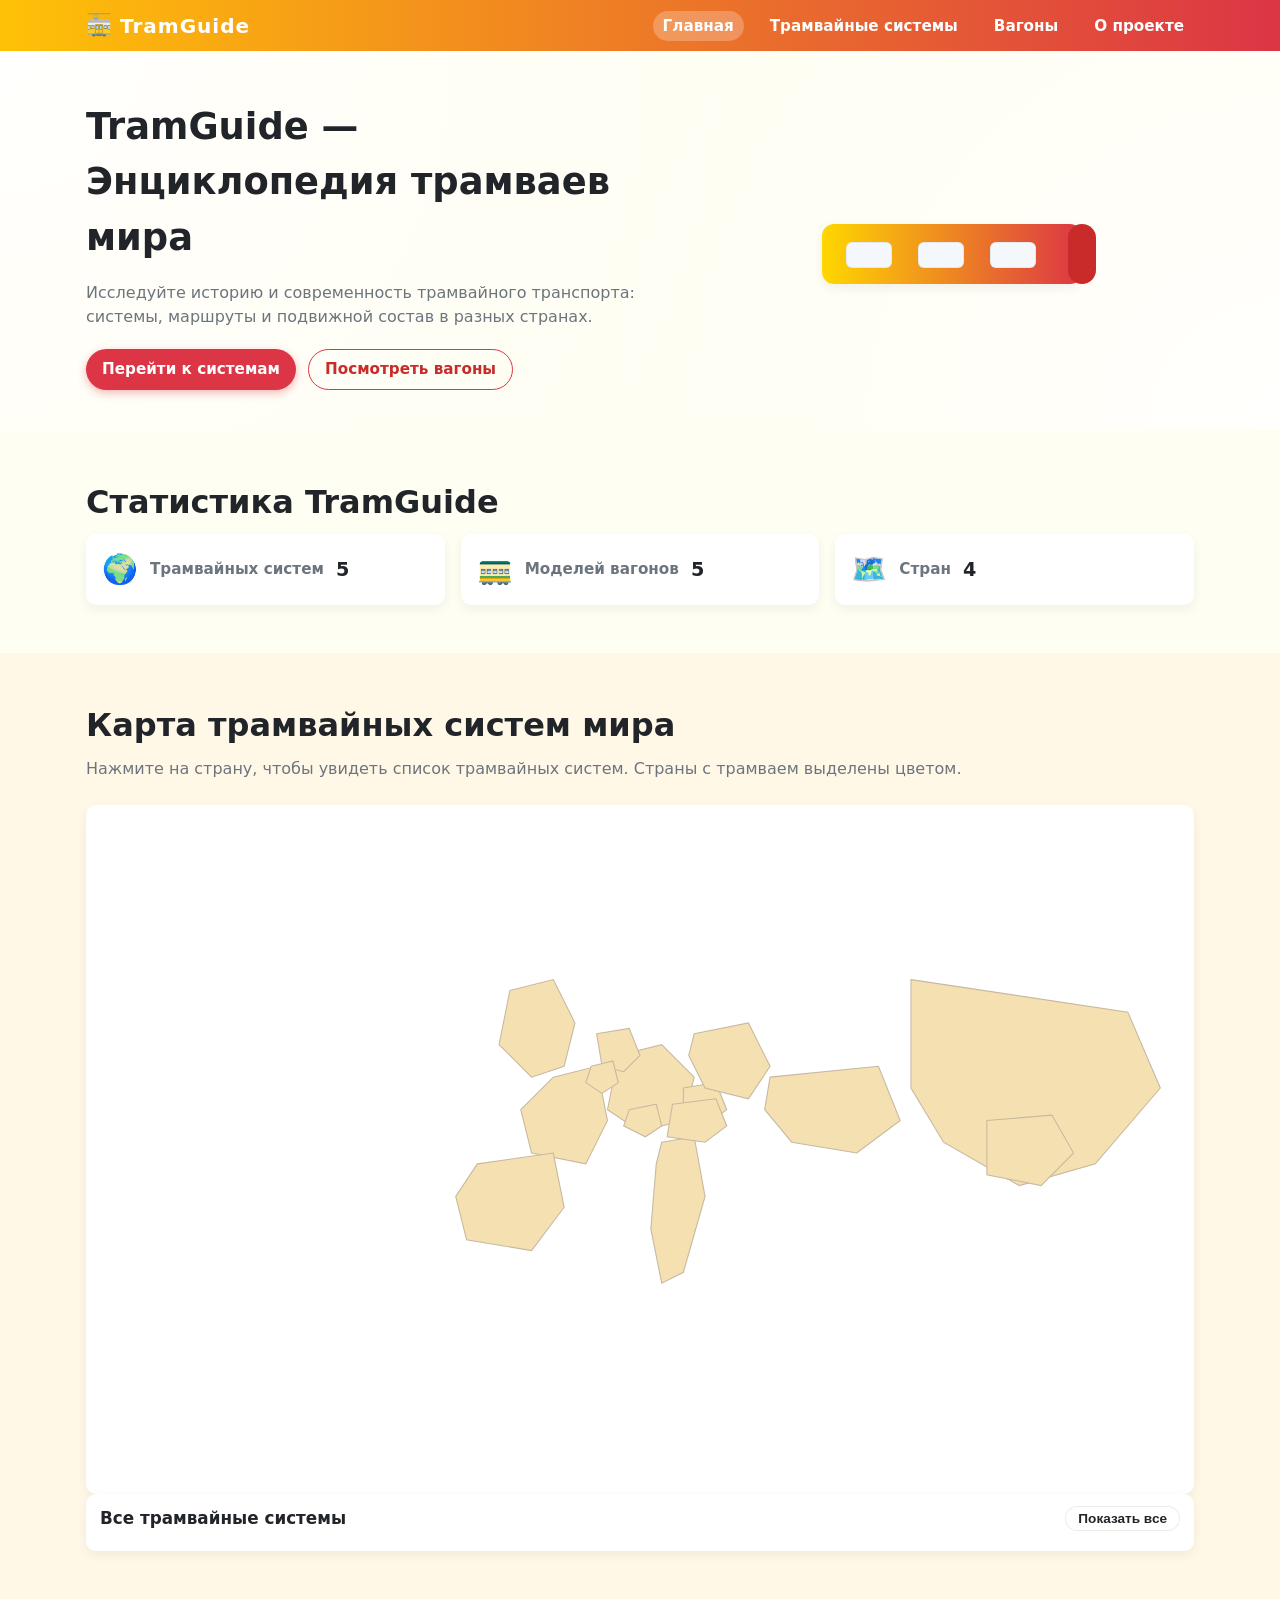
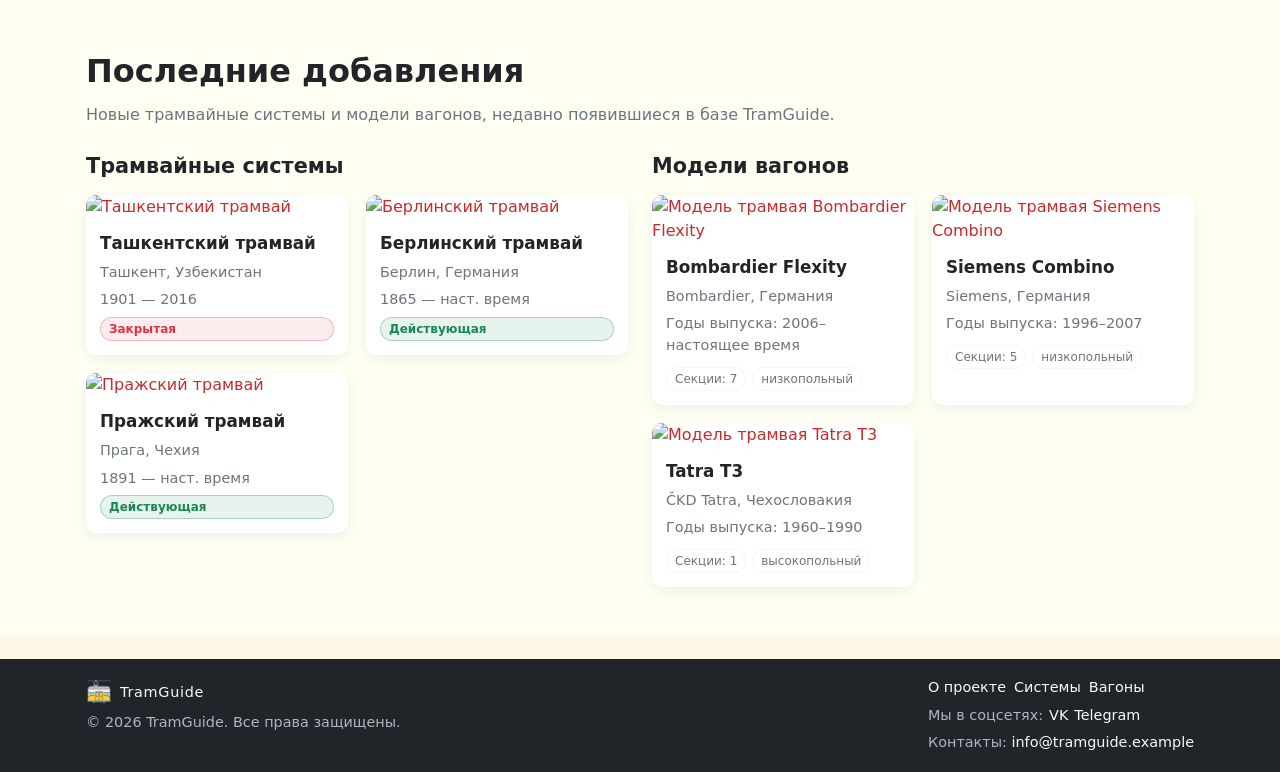
==== commit aa9f5e2b: "Update index.html" ====
--- a/index.html
+++ b/index.html
@@ -109,17 +109,60 @@
           </p>
         </header>
 
-        <div class="map-layout">
           <div class="map-wrapper" aria-label="Карта мира с трамвайными системами">
-            <!-- SVG карта как отдельный файл -->
-            <object
-              id="world-map"
-              class="world-map-object"
-              type="image/svg+xml"
-              data="assets/world-map.svg"
-              aria-label="Интерактивная карта мира">
-              Ваш браузер не поддерживает встраивание SVG. Попробуйте другой браузер.
-            </object>
+            <!-- SVG встроен напрямую -->
+            <svg id="world-map" xmlns="http://www.w3.org/2000/svg" viewBox="0 0 1000 600" width="100%" height="auto">
+              <style>
+                .country {
+                  fill: #f5e0b2;
+                  stroke: #c7b9a0;
+                  stroke-width: 1;
+                  cursor: pointer;
+                  transition: fill 0.2s, stroke 0.2s;
+                }
+                .country:hover {
+                  fill: #ffd54f;
+                  stroke: #aa8f4f;
+                }
+                .country.has-trams {
+                  fill: #ffe08a;
+                }
+                .country.active {
+                  fill: #ffb300;
+                  stroke: #c92a2a;
+                  stroke-width: 2;
+                }
+              </style>
+              
+              <!-- Россия -->
+              <path id="ru" class="country" d="M 750,150 L 950,180 L 980,250 L 920,320 L 850,340 L 780,300 L 750,250 Z"/>
+              <!-- Германия -->
+              <path id="de" class="country" d="M 480,220 L 520,210 L 550,240 L 540,280 L 500,290 L 470,270 Z"/>
+              <!-- Чехия -->
+              <path id="cz" class="country" d="M 540,250 L 570,245 L 580,270 L 560,285 L 540,280 Z"/>
+              <!-- Франция -->
+              <path id="fr" class="country" d="M 420,240 L 460,230 L 470,280 L 450,320 L 400,310 L 390,270 Z"/>
+              <!-- Польша -->
+              <path id="pl" class="country" d="M 550,200 L 600,190 L 620,230 L 600,260 L 560,250 L 545,220 Z"/>
+              <!-- Украина -->
+              <path id="ua" class="country" d="M 620,240 L 720,230 L 740,280 L 700,310 L 640,300 L 615,270 Z"/>
+              <!-- Испания -->
+              <path id="es" class="country" d="M 350,320 L 420,310 L 430,360 L 400,400 L 340,390 L 330,350 Z"/>
+              <!-- Италия -->
+              <path id="it" class="country" d="M 520,300 L 550,295 L 560,350 L 540,420 L 520,430 L 510,380 L 515,320 Z"/>
+              <!-- Великобритания -->
+              <path id="gb" class="country" d="M 380,160 L 420,150 L 440,190 L 430,230 L 400,240 L 370,210 Z"/>
+              <!-- Нидерланды -->
+              <path id="nl" class="country" d="M 460,200 L 490,195 L 500,220 L 485,235 L 465,230 Z"/>
+              <!-- Бельгия -->
+              <path id="be" class="country" d="M 455,230 L 475,225 L 480,245 L 465,255 L 450,245 Z"/>
+              <!-- Швейцария -->
+              <path id="ch" class="country" d="M 490,270 L 515,265 L 520,285 L 505,295 L 485,285 Z"/>
+              <!-- Австрия -->
+              <path id="at" class="country" d="M 530,265 L 570,260 L 580,285 L 560,300 L 525,295 Z"/>
+              <!-- Узбекистан -->
+              <path id="uz" class="country" d="M 820,280 L 880,275 L 900,310 L 870,340 L 820,330 Z"/>
+            </svg>
             <p class="map-message" id="map-message" role="status" aria-live="polite"></p>
           </div>
 
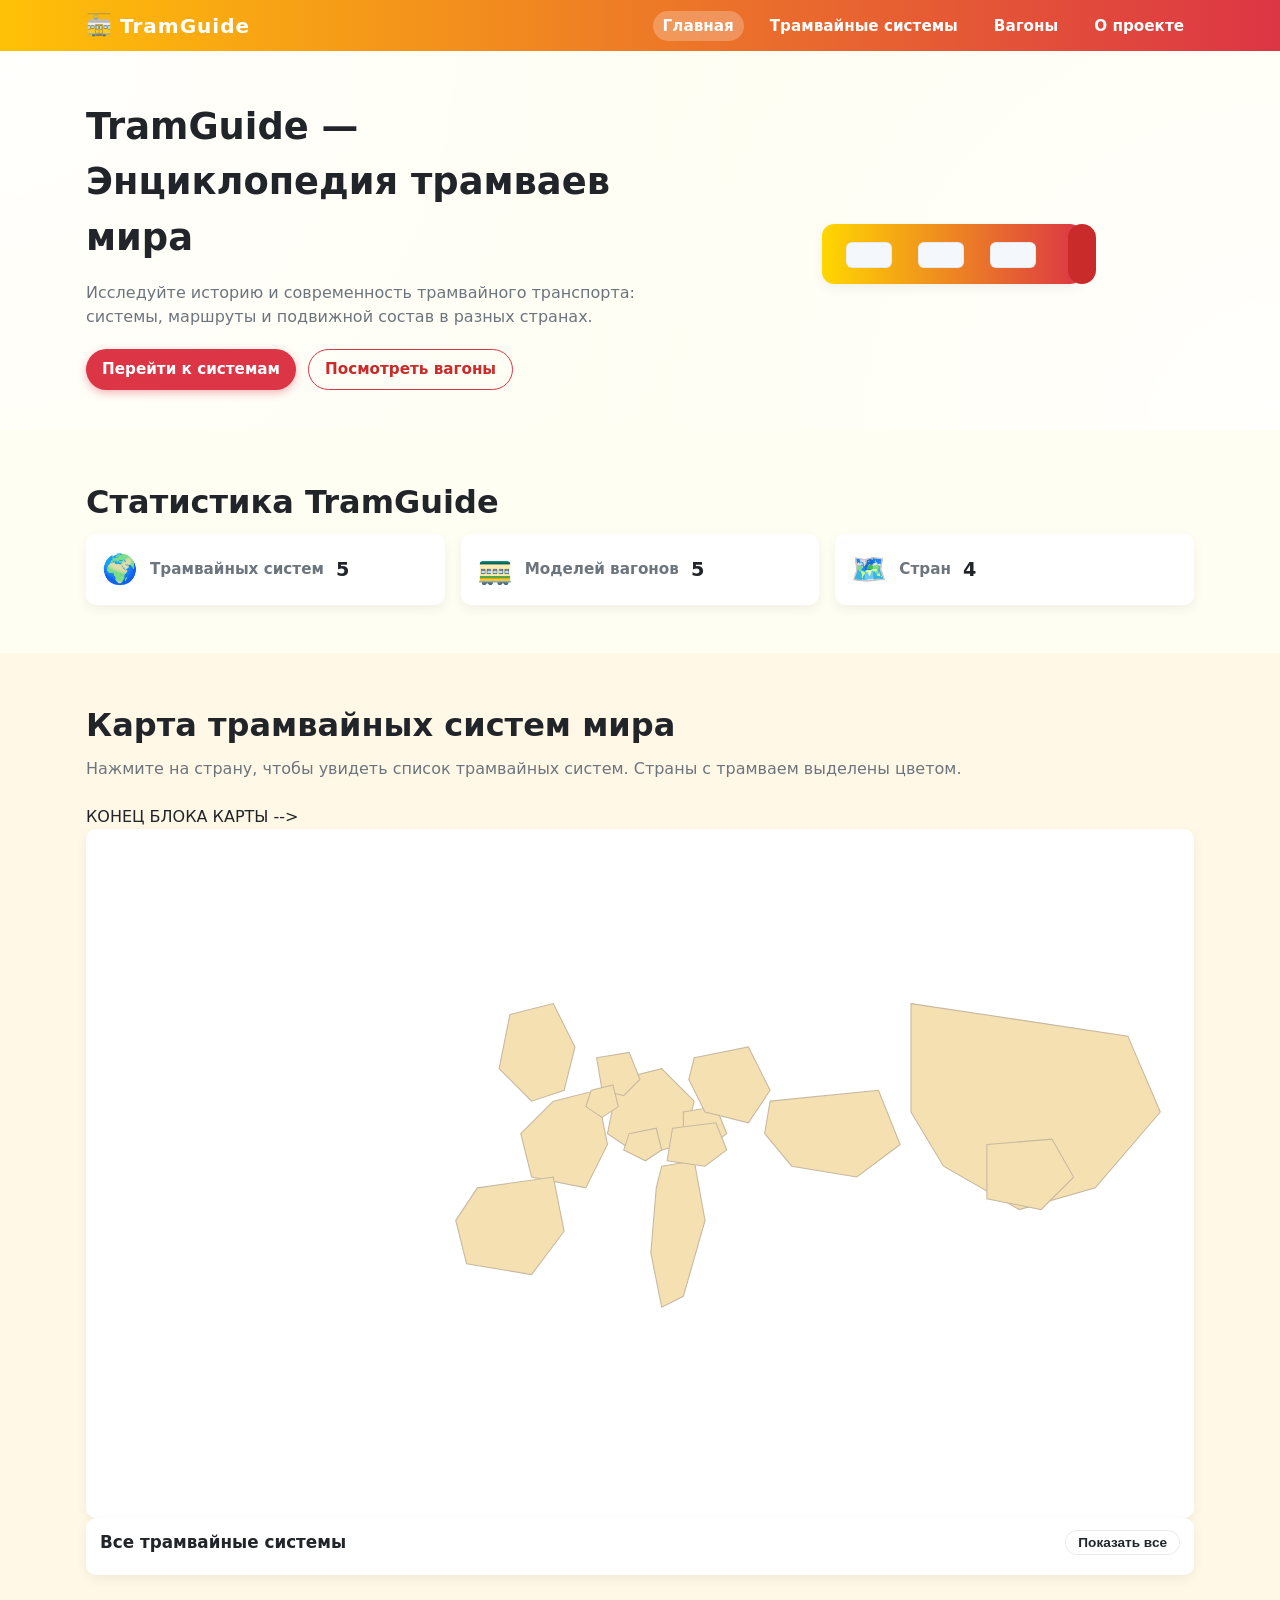
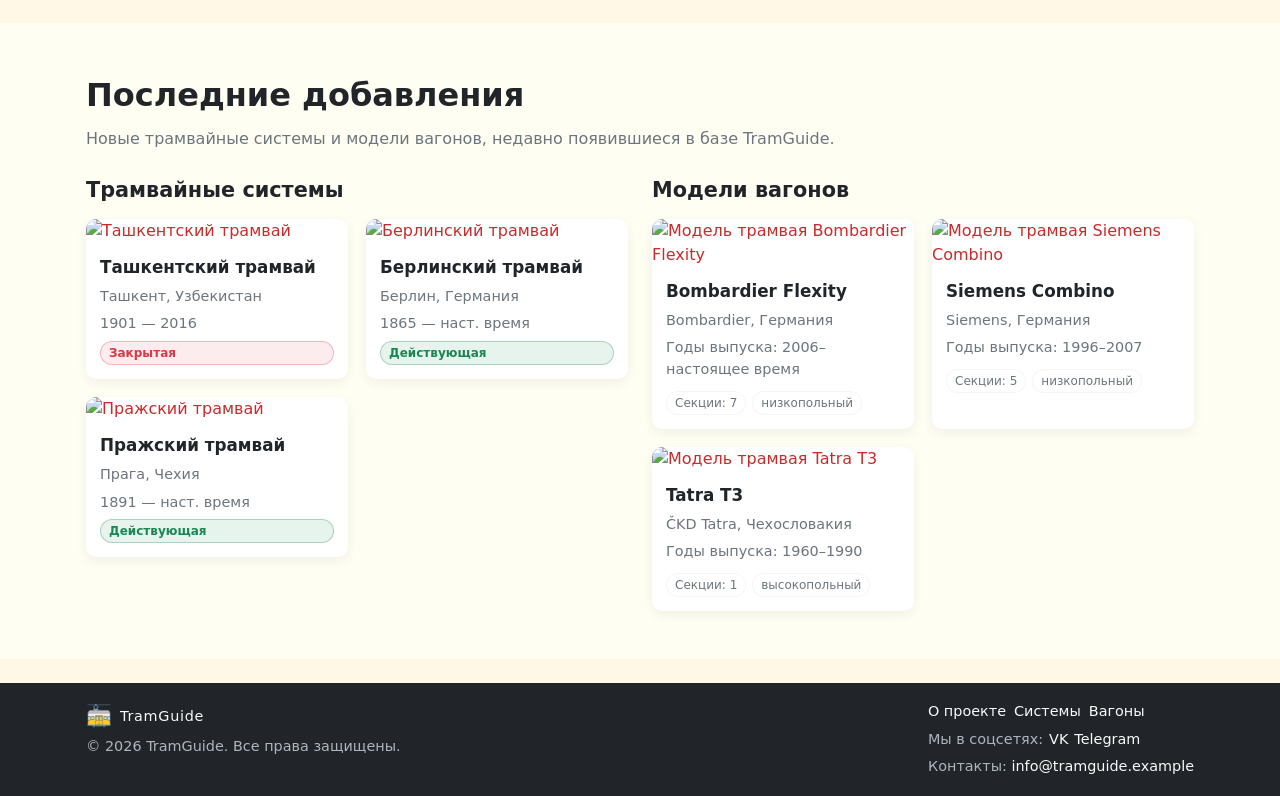
==== commit a2b43339: "Update index.html" ====
--- a/index.html
+++ b/index.html
@@ -99,6 +99,7 @@
       </div>
     </section>
 
+    <!-- ВРЕМЕННО ОТКЛЮЧЕНО: карта будет добавлена позже
     <!-- Map + systems list -->
     <section class="section section-map">
       <div class="container">
@@ -108,6 +109,7 @@
             Нажмите на страну, чтобы увидеть список трамвайных систем. Страны с трамваем выделены цветом.
           </p>
         </header>
+        КОНЕЦ БЛОКА КАРТЫ -->
 
           <div class="map-wrapper" aria-label="Карта мира с трамвайными системами">
             <!-- SVG встроен напрямую -->
